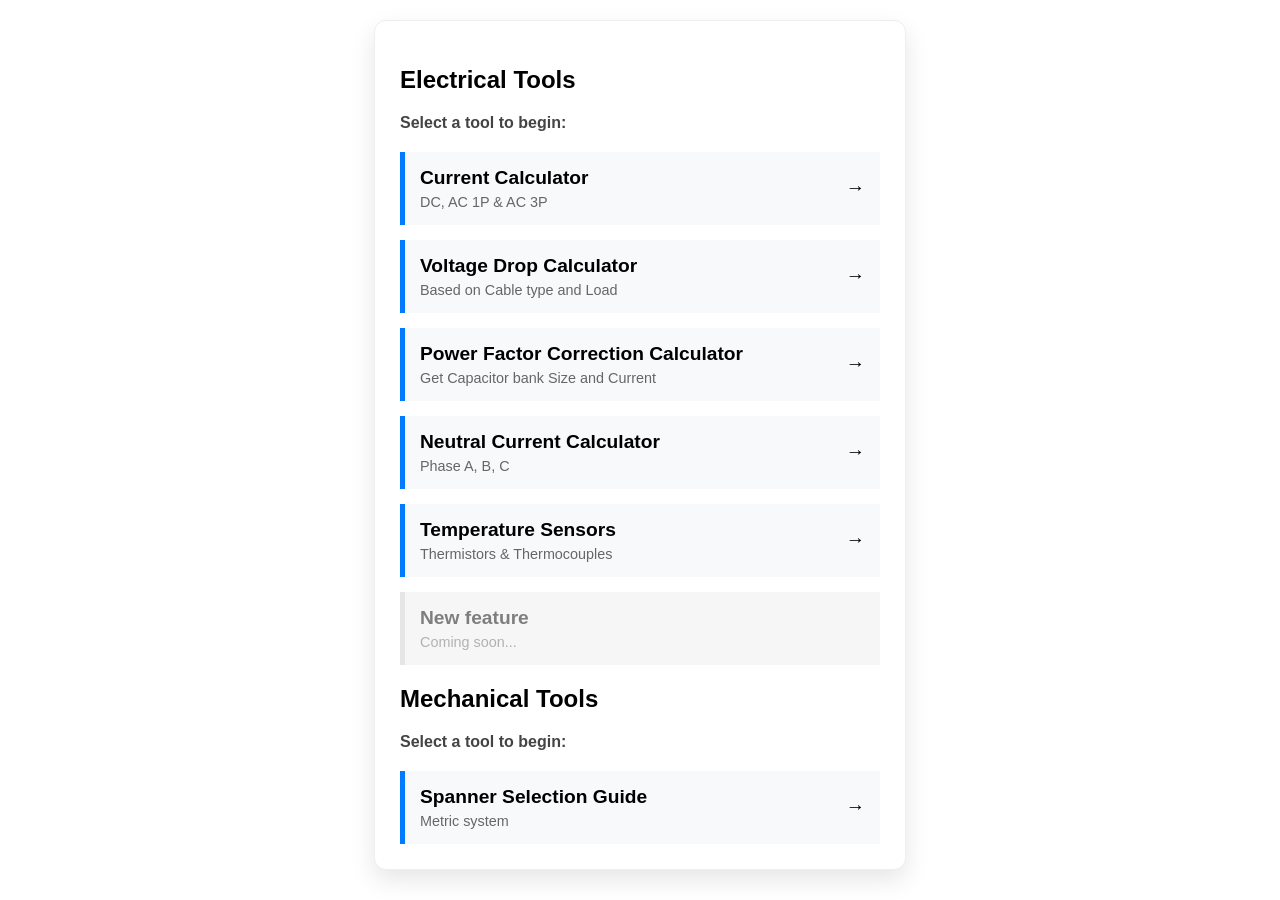
==== index.html @ c71af6c5 "add features" ====
<!DOCTYPE html>
<html lang="en">
<head>
  <meta charset="UTF-8">
  <meta name="viewport" content="width=device-width, initial-scale=1.0">
  <title>Engineering Hub</title>
  <link rel="stylesheet" href="assets/css/style.css">
</head>
<body>

  <div id="calculator-app">
    <h2>Electrical Tools</h2>
    <p class="section-title">Select a tool to begin:</p>

    <div class="card-container">
      <a href="pages/Calculation of Current.html" class="nav-card">
        <div class="result-box">
          <div>
            <strong>Current Calculator</strong>
            <span class="description">DC, AC 1P & AC 3P</span>
          </div>
          <span class="arrow">→</span>
        </div>
      </a>
      
      <a href="pages/Calculation of Voltage Drop.html" class="nav-card">
        <div class="result-box">
          <div>
            <strong>Voltage Drop Calculator</strong>
            <span class="description">Based on Cable type and Load</span>
          </div>
          <span class="arrow">→</span>
        </div>
      </a>
      
      <a href="pages/Calculation of Power Factor Correction.html" class="nav-card">
        <div class="result-box">
          <div>
            <strong>Power Factor Correction Calculator</strong>
            <span class="description">Get Capacitor bank Size and Current</span>
          </div>
          <span class="arrow">→</span>
        </div>
      </a>
      
      <a href="pages/Calculation of Neutral Current.html" class="nav-card">
        <div class="result-box">
          <div>
            <strong>Neutral Current Calculator</strong>
            <span class="description">Phase A, B, C</span>
          </div>
          <span class="arrow">→</span>
        </div>
      </a>

      <a href="pages/Temperature Sensors.html" class="nav-card">
        <div class="result-box">
          <div>
            <strong>Temperature Sensors</strong>
            <span class="description">Thermistors & Thermocouples</span>
          </div>
          <span class="arrow">→</span>
        </div>
      </a>

      <div class="nav-card" style="opacity: 0.5; cursor: not-allowed;">
        <div class="result-box" style="border-left-color: #ccc; background: #eee;">
          <div>
            <strong>New feature</strong>
            <span class="description">Coming soon...</span>
          </div>
        </div>
      </div>
    </div>

    <h2>Mechanical Tools</h2>
    <p class="section-title">Select a tool to begin:</p>

    <div class="card-container">
      <a href="pages/Spanner Selection Guide.html" class="nav-card">
        <div class="result-box">
          <div>
            <strong>Spanner Selection Guide</strong>
            <span class="description">Metric system</span>
          </div>
          <span class="arrow">→</span>
        </div>
      </a>
    </div>

  </div>

</body>
</html>
---- assets/css/style.css ----
/* Small additions to handle the layout of the link cards */
    .card-container {
      display: flex;
      flex-direction: column;
      gap: 15px;
      margin-top: 20px;
    }
    .nav-card {
      display: block;
      text-decoration: none;
      color: inherit;
      transition: transform 0.2s;
    }
    .nav-card:hover {
      transform: scale(1.02);
    }
    .nav-card .result-box {
      cursor: pointer;
      margin-top: 0; /* Override the margin-top from style.css */
      border-left: 5px solid #007bff;
    }
    .description {
      font-size: 0.9rem;
      color: #666;
      margin-top: 5px;
      display: block;
    }

/* Styling for main calculator */
#calculator-app {
    font-family: 'Segoe UI', Tahoma, Geneva, Verdana, sans-serif;
    max-width: 480px;
    margin: 20px auto;
    padding: 25px;
    background: #ffffff;
    border-radius: 12px;
    box-shadow: 0 10px 25px rgba(0,0,0,0.1);
    border: 1px solid #eee;
}

.section-title {
    display: block;
    font-weight: 600;
    margin-bottom: 8px;
    color: #444;
}

.config-section {
    margin-bottom: 20px;
}

.radio-group {
    display: flex;
    flex-wrap: wrap;
    gap: 15px;
}

.input-row {
    display: flex;
    align-items: center;
    gap: 10px;
    margin-bottom: 10px;
}

input, select {
    padding: 8px;
    border: 1px solid #ccc;
    border-radius: 6px;
    font-size: 14px;
}

input[type="number"] {
    flex-grow: 1;
}

#calc-btn {
    width: 100%;
    padding: 12px;
    background-color: #007bff;
    color: white;
    border: none;
    border-radius: 6px;
    font-weight: bold;
    cursor: pointer;
    transition: background 0.2s;
}

#calc-btn:hover {
    background-color: #0056b3;
}

.result-box {
    margin-top: 25px;
    padding: 15px;
    background: #f8f9fa;
    border-left: 5px solid #007bff;
    display: flex;
    justify-content: space-between;
    align-items: center;
    font-size: 1.2rem;
}

#current-output {
    font-weight: bold;
    color: #007bff;
}

#reset-btn {
    background-color: #6c757d;
    color: white;
    border: none;
    border-radius: 6px;
    padding: 12px;
    font-weight: bold;
    cursor: pointer;
    transition: background 0.2s;
}

#reset-btn:hover {
    background-color: #5a6268;
}

/* Optional: Animation for the info content */
#info-content {
    animation: fadeIn 0.3s ease-in-out;
}

@keyframes fadeIn {
    from { opacity: 0; transform: translateY(-5px); }
    to { opacity: 1; transform: translateY(0); }
}
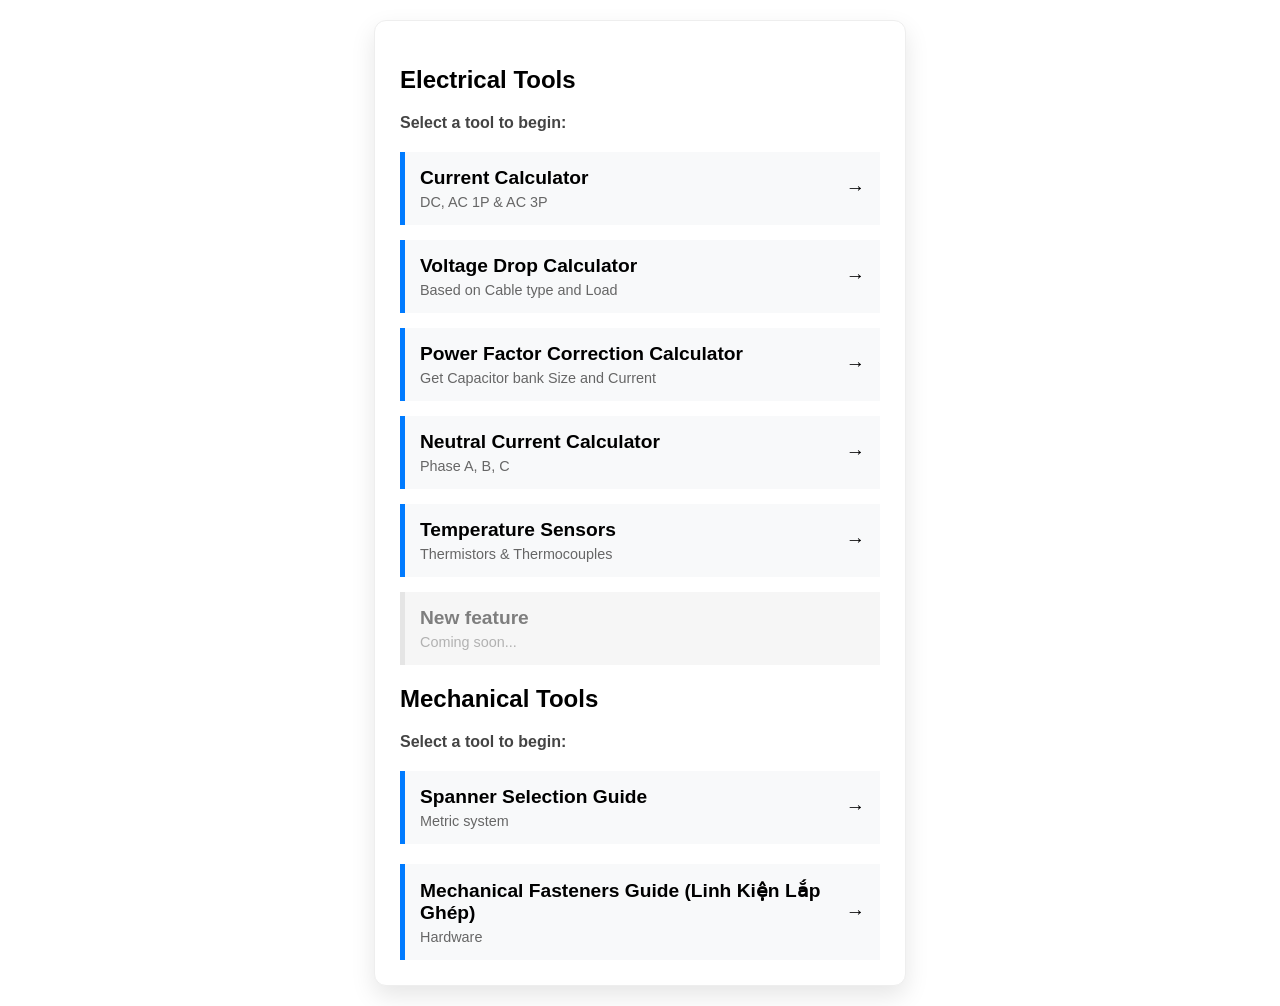
==== commit 3238dea6: "Update features" ====
--- a/index.html
+++ b/index.html
@@ -88,6 +88,18 @@
       </a>
     </div>
 
+    <div class="card-container">
+      <a href="pages/Mechanical Fasteners Guide.html" class="nav-card">
+        <div class="result-box">
+          <div>
+            <strong>Mechanical Fasteners Guide (Linh Kiện Lắp Ghép)</strong>
+            <span class="description">Hardware</span>
+          </div>
+          <span class="arrow">→</span>
+        </div>
+      </a>
+    </div>
+
   </div>
 
 </body>
--- a/assets/css/style.css
+++ b/assets/css/style.css
@@ -1,34 +1,35 @@
 /* Small additions to handle the layout of the link cards */
-    .card-container {
-      display: flex;
-      flex-direction: column;
-      gap: 15px;
-      margin-top: 20px;
-    }
-    .nav-card {
-      display: block;
-      text-decoration: none;
-      color: inherit;
-      transition: transform 0.2s;
-    }
-    .nav-card:hover {
-      transform: scale(1.02);
-    }
-    .nav-card .result-box {
-      cursor: pointer;
-      margin-top: 0; /* Override the margin-top from style.css */
-      border-left: 5px solid #007bff;
-    }
-    .description {
-      font-size: 0.9rem;
-      color: #666;
-      margin-top: 5px;
-      display: block;
-    }
+.card-container {
+    display: flex;
+    flex-direction: column;
+    gap: 15px;
+    margin-top: 20px;
+}
+.nav-card {
+    display: block;
+    text-decoration: none;
+    color: inherit;
+    transition: transform 0.2s;
+}
+.nav-card:hover {
+    transform: scale(1.02);
+}
+.nav-card .result-box {
+    cursor: pointer;
+    margin-top: 0; /* Override the margin-top from style.css */
+    border-left: 5px solid #007bff;
+}
+.description {
+    font-size: 0.9rem;
+    color: #666;
+    margin-top: 5px;
+    display: block;
+}
 
 /* Styling for main calculator */
 #calculator-app {
     font-family: 'Segoe UI', Tahoma, Geneva, Verdana, sans-serif;
+    width: 100%;
     max-width: 480px;
     margin: 20px auto;
     padding: 25px;
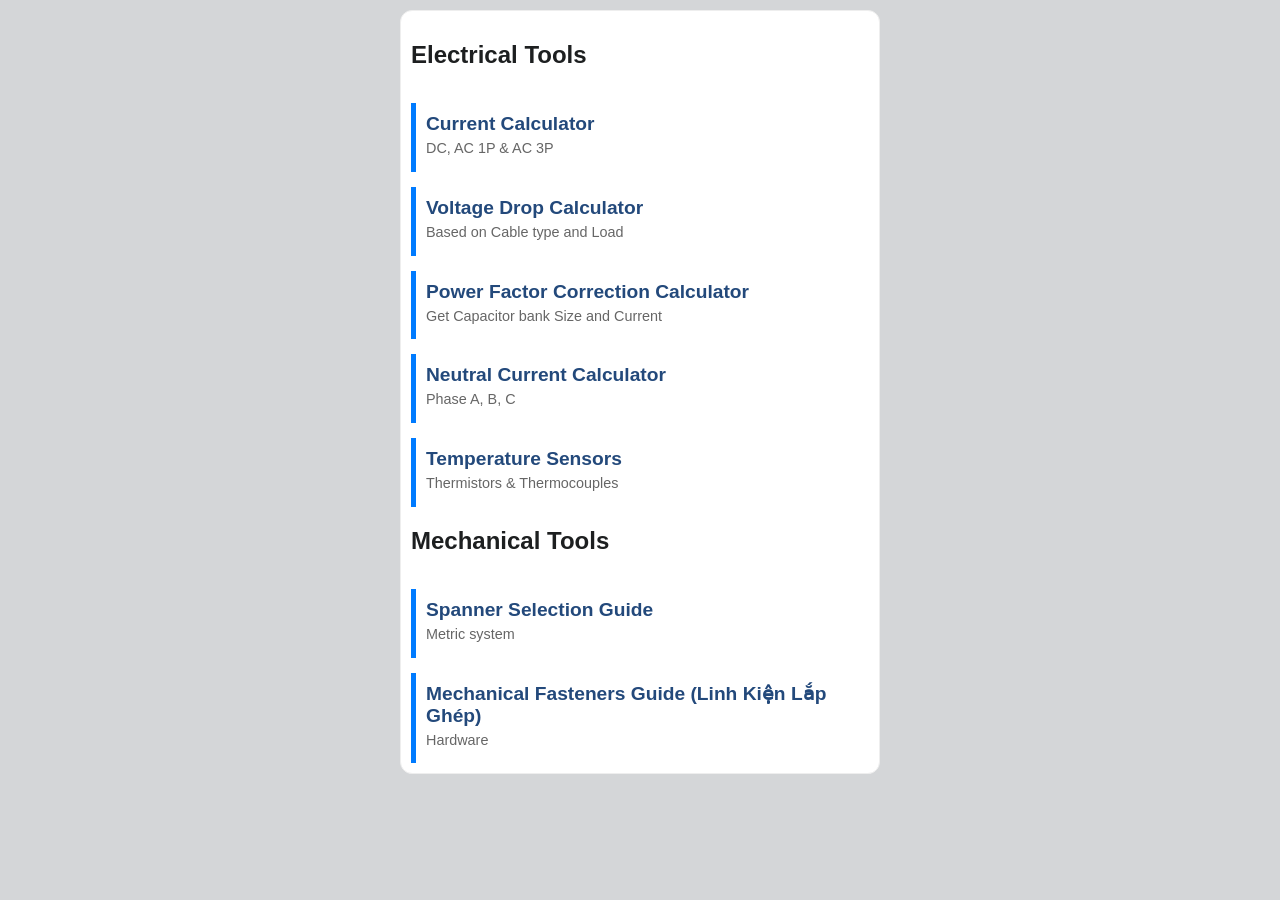
==== commit 2e03d139: "Update css" ====
--- a/index.html
+++ b/index.html
@@ -1,103 +1,80 @@
 <!DOCTYPE html>
 <html lang="en">
 <head>
-  <meta charset="UTF-8">
+  <meta charset="utf-8">
   <meta name="viewport" content="width=device-width, initial-scale=1.0">
-  <title>Engineering Hub</title>
+  <title>Engineering Toolbox</title>
   <link rel="stylesheet" href="assets/css/style.css">
 </head>
 <body>
-
-  <div id="calculator-app">
-    <h2>Electrical Tools</h2>
-    <p class="section-title">Select a tool to begin:</p>
-
+  <div class="main-container">
     <div class="card-container">
+      <h2>Electrical Tools</h2>
       <a href="pages/Calculation of Current.html" class="nav-card">
-        <div class="result-box">
+        <div class="card">
           <div>
             <strong>Current Calculator</strong>
-            <span class="description">DC, AC 1P & AC 3P</span>
+            <div class="description">DC, AC 1P & AC 3P</div>
           </div>
-          <span class="arrow">→</span>
         </div>
       </a>
       
       <a href="pages/Calculation of Voltage Drop.html" class="nav-card">
-        <div class="result-box">
+        <div class="card">
           <div>
             <strong>Voltage Drop Calculator</strong>
-            <span class="description">Based on Cable type and Load</span>
+            <div class="description">Based on Cable type and Load</div>
           </div>
-          <span class="arrow">→</span>
         </div>
       </a>
       
       <a href="pages/Calculation of Power Factor Correction.html" class="nav-card">
-        <div class="result-box">
+        <div class="card">
           <div>
             <strong>Power Factor Correction Calculator</strong>
-            <span class="description">Get Capacitor bank Size and Current</span>
+            <div class="description">Get Capacitor bank Size and Current</div>
           </div>
-          <span class="arrow">→</span>
         </div>
       </a>
       
       <a href="pages/Calculation of Neutral Current.html" class="nav-card">
-        <div class="result-box">
+        <div class="card">
           <div>
             <strong>Neutral Current Calculator</strong>
-            <span class="description">Phase A, B, C</span>
+            <div class="description">Phase A, B, C</div>
           </div>
-          <span class="arrow">→</span>
         </div>
       </a>
 
       <a href="pages/Temperature Sensors.html" class="nav-card">
-        <div class="result-box">
+        <div class="card">
           <div>
             <strong>Temperature Sensors</strong>
-            <span class="description">Thermistors & Thermocouples</span>
+            <div class="description">Thermistors & Thermocouples</div>
           </div>
-          <span class="arrow">→</span>
-        </div>
-      </a>
-
-      <div class="nav-card" style="opacity: 0.5; cursor: not-allowed;">
-        <div class="result-box" style="border-left-color: #ccc; background: #eee;">
-          <div>
-            <strong>New feature</strong>
-            <span class="description">Coming soon...</span>
-          </div>
-        </div>
-      </div>
-    </div>
-
-    <h2>Mechanical Tools</h2>
-    <p class="section-title">Select a tool to begin:</p>
-
-    <div class="card-container">
-      <a href="pages/Spanner Selection Guide.html" class="nav-card">
-        <div class="result-box">
-          <div>
-            <strong>Spanner Selection Guide</strong>
-            <span class="description">Metric system</span>
-          </div>
-          <span class="arrow">→</span>
         </div>
       </a>
     </div>
 
     <div class="card-container">
-      <a href="pages/Mechanical Fasteners Guide.html" class="nav-card">
-        <div class="result-box">
-          <div>
-            <strong>Mechanical Fasteners Guide (Linh Kiện Lắp Ghép)</strong>
-            <span class="description">Hardware</span>
+      <h2>Mechanical Tools</h2>
+        <a href="pages/Spanner Selection Guide.html" class="nav-card">
+          <div class="card">
+            <div>
+              <strong>Spanner Selection Guide</strong>
+              <div class="description">Metric system</div>
+            </div>
           </div>
-          <span class="arrow">→</span>
-        </div>
-      </a>
+        </a>
+
+        <a href="pages/Mechanical Fasteners Guide.html" class="nav-card">
+          <div class="card">
+            <div>
+              <strong>Mechanical Fasteners Guide (Linh Kiện Lắp Ghép)</strong>
+              <div class="description">Hardware</div>
+            </div>
+          </div>
+        </a>
     </div>
 
   </div>
--- a/assets/css/style.css
+++ b/assets/css/style.css
@@ -1,53 +1,88 @@
-/* Small additions to handle the layout of the link cards */
+* {
+    box-sizing: border-box;
+}
+
+html {
+    font: 1rem / 1.5 sans-serif;
+    font-family: 'Segoe UI', Tahoma, Geneva, Verdana, sans-serif;
+    font-weight: 400;
+    color: #1D1F20;
+    margin: 0;
+    padding: 0;
+    word-wrap: break-word;
+    background-color: #D4D6D8;
+    
+    line-height: 1.15;
+}
+
+b,strong {
+    font-weight: 700;
+}
+
+a {
+    color: #23497B;
+}
+
+a:hover {
+    color: #FF6600;
+}
+
+body {
+    overflow-y: scroll !important
+}
+
+.main-container {
+    width: 100%;
+    max-width: 480px;
+    margin: 10px auto;
+    padding: 10px;
+    background: #ffffff;
+    border: 1px solid #eee;
+    border-radius: 12px;
+}
+
 .card-container {
     display: flex;
     flex-direction: column;
     gap: 15px;
-    margin-top: 20px;
 }
+
+.card{
+    padding: 10px;
+}
+
+.result-card {
+    padding: 10px;
+    margin: 10px 0;
+    background: #f8f9fa;
+    border-left: 5px solid #007bff;
+    display: flex;
+    justify-content: space-between;
+    align-items: center;
+    font-size: 1.2rem;
+}
+
 .nav-card {
-    display: block;
+    display: block;    
     text-decoration: none;
-    color: inherit;
     transition: transform 0.2s;
 }
 .nav-card:hover {
     transform: scale(1.02);
 }
-.nav-card .result-box {
+.nav-card .card {
     cursor: pointer;
-    margin-top: 0; /* Override the margin-top from style.css */
     border-left: 5px solid #007bff;
+    font-size: 1.2rem;
 }
+.nav-card .card:hover {
+    border-left: 5px solid #FF6600;
+}
+
 .description {
     font-size: 0.9rem;
     color: #666;
-    margin-top: 5px;
-    display: block;
-}
-
-/* Styling for main calculator */
-#calculator-app {
-    font-family: 'Segoe UI', Tahoma, Geneva, Verdana, sans-serif;
-    width: 100%;
-    max-width: 480px;
-    margin: 20px auto;
-    padding: 25px;
-    background: #ffffff;
-    border-radius: 12px;
-    box-shadow: 0 10px 25px rgba(0,0,0,0.1);
-    border: 1px solid #eee;
-}
-
-.section-title {
-    display: block;
-    font-weight: 600;
-    margin-bottom: 8px;
-    color: #444;
-}
-
-.config-section {
-    margin-bottom: 20px;
+    margin: 5px 0;
 }
 
 .radio-group {
@@ -58,20 +93,21 @@
 
 .input-row {
     display: flex;
+    padding: 10px;
     align-items: center;
     gap: 10px;
-    margin-bottom: 10px;
 }
 
 input, select {
     padding: 8px;
     border: 1px solid #ccc;
     border-radius: 6px;
-    font-size: 14px;
+    font-size: 0.9rem;
 }
 
 input[type="number"] {
     flex-grow: 1;
+    min-width: 50px;
 }
 
 #calc-btn {
@@ -90,22 +126,6 @@
     background-color: #0056b3;
 }
 
-.result-box {
-    margin-top: 25px;
-    padding: 15px;
-    background: #f8f9fa;
-    border-left: 5px solid #007bff;
-    display: flex;
-    justify-content: space-between;
-    align-items: center;
-    font-size: 1.2rem;
-}
-
-#current-output {
-    font-weight: bold;
-    color: #007bff;
-}
-
 #reset-btn {
     background-color: #6c757d;
     color: white;
@@ -121,7 +141,6 @@
     background-color: #5a6268;
 }
 
-/* Optional: Animation for the info content */
 #info-content {
     animation: fadeIn 0.3s ease-in-out;
 }
@@ -129,4 +148,4 @@
 @keyframes fadeIn {
     from { opacity: 0; transform: translateY(-5px); }
     to { opacity: 1; transform: translateY(0); }
-}+}
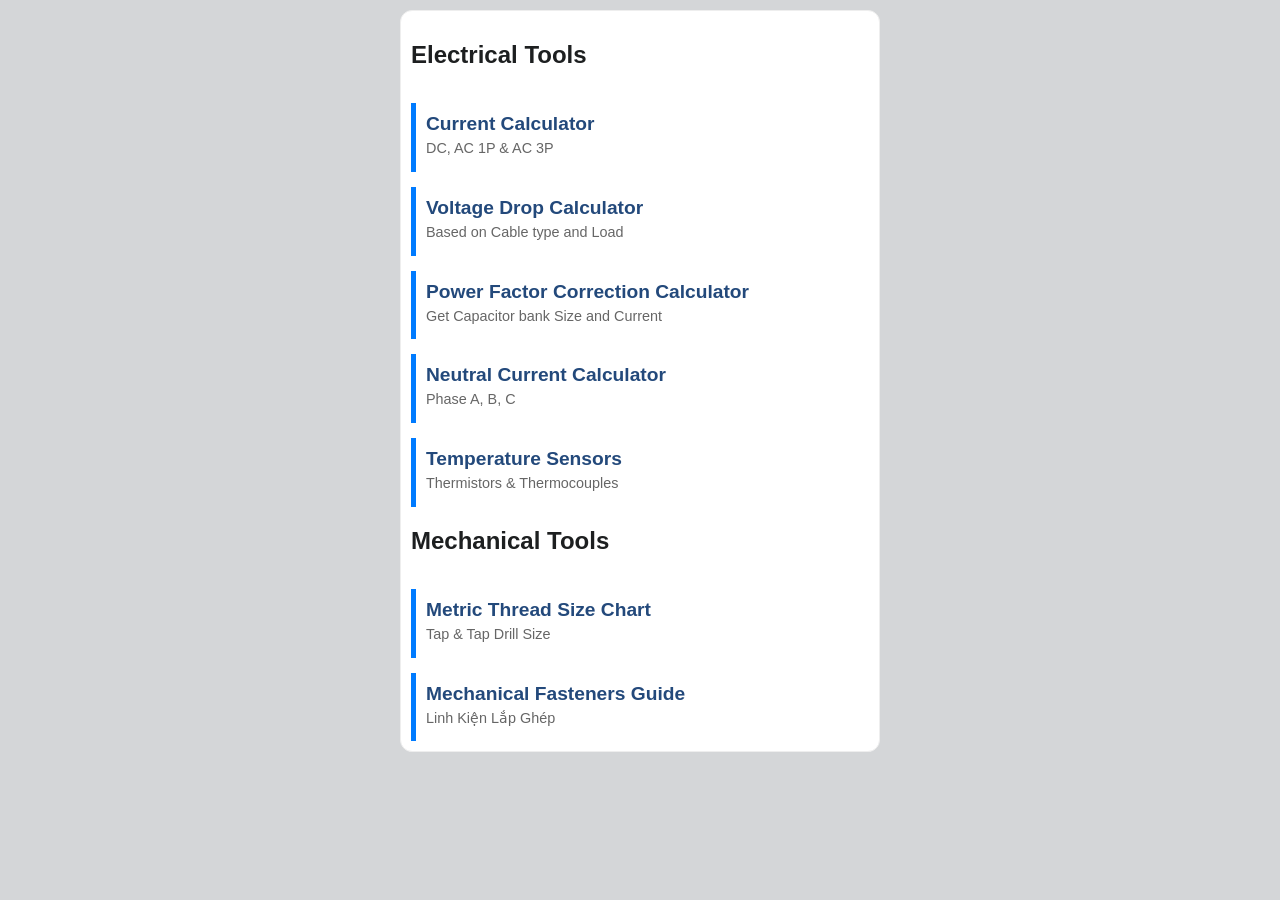
==== commit 4604ab3c: "Add Metric Thread Size Lookup Add more hardware types to "Mechanical Fasteners Guide"" ====
--- a/index.html
+++ b/index.html
@@ -58,11 +58,11 @@
 
     <div class="card-container">
       <h2>Mechanical Tools</h2>
-        <a href="pages/Spanner Selection Guide.html" class="nav-card">
+        <a href="pages/Metric Thread Size Chart.html" class="nav-card">
           <div class="card">
             <div>
-              <strong>Spanner Selection Guide</strong>
-              <div class="description">Metric system</div>
+              <strong>Metric Thread Size Chart</strong>
+              <div class="description">Tap & Tap Drill Size</div>
             </div>
           </div>
         </a>
@@ -70,8 +70,8 @@
         <a href="pages/Mechanical Fasteners Guide.html" class="nav-card">
           <div class="card">
             <div>
-              <strong>Mechanical Fasteners Guide (Linh Kiện Lắp Ghép)</strong>
-              <div class="description">Hardware</div>
+              <strong>Mechanical Fasteners Guide</strong>
+              <div class="description">Linh Kiện Lắp Ghép</div>
             </div>
           </div>
         </a>
--- a/assets/css/style.css
+++ b/assets/css/style.css
@@ -107,7 +107,7 @@
 
 input[type="number"] {
     flex-grow: 1;
-    min-width: 50px;
+    min-width: 80px;
 }
 
 #calc-btn {
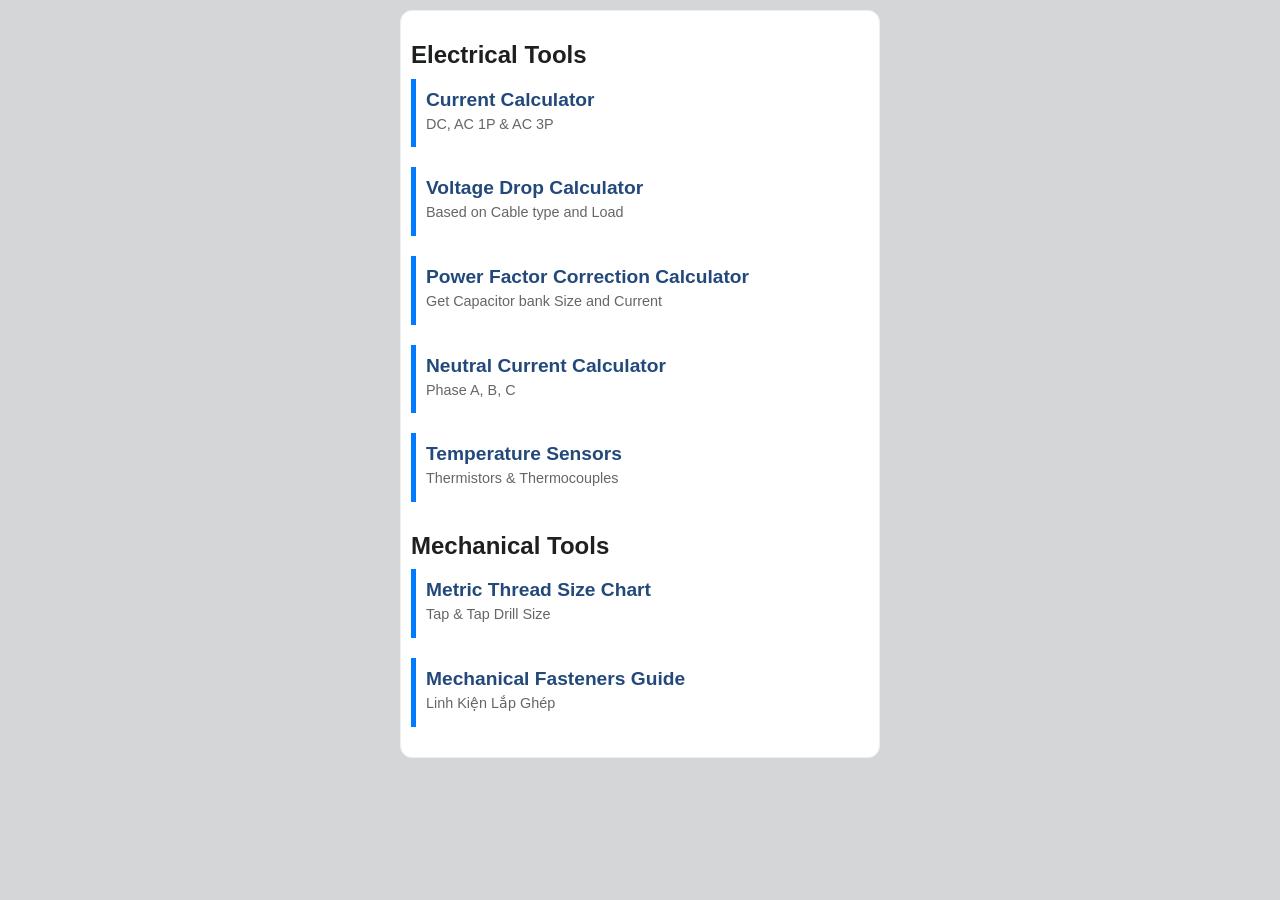
==== commit 36250c78: "Fix Current Calculation Improve css and responsiveness (vbox & hbox) Change label tag to span tag" ====
--- a/index.html
+++ b/index.html
@@ -7,11 +7,11 @@
   <link rel="stylesheet" href="assets/css/style.css">
 </head>
 <body>
-  <div class="main-container">
-    <div class="card-container">
+  <div class="main-box">
+    <div class="vbox">
       <h2>Electrical Tools</h2>
-      <a href="pages/Calculation of Current.html" class="nav-card">
-        <div class="card">
+      <a href="pages/Calculation of Current.html" class="nav-box">
+        <div class="vbox">
           <div>
             <strong>Current Calculator</strong>
             <div class="description">DC, AC 1P & AC 3P</div>
@@ -19,8 +19,8 @@
         </div>
       </a>
       
-      <a href="pages/Calculation of Voltage Drop.html" class="nav-card">
-        <div class="card">
+      <a href="pages/Calculation of Voltage Drop.html" class="nav-box">
+        <div class="vbox">
           <div>
             <strong>Voltage Drop Calculator</strong>
             <div class="description">Based on Cable type and Load</div>
@@ -28,8 +28,8 @@
         </div>
       </a>
       
-      <a href="pages/Calculation of Power Factor Correction.html" class="nav-card">
-        <div class="card">
+      <a href="pages/Calculation of Power Factor Correction.html" class="nav-box">
+        <div class="vbox">
           <div>
             <strong>Power Factor Correction Calculator</strong>
             <div class="description">Get Capacitor bank Size and Current</div>
@@ -37,8 +37,8 @@
         </div>
       </a>
       
-      <a href="pages/Calculation of Neutral Current.html" class="nav-card">
-        <div class="card">
+      <a href="pages/Calculation of Neutral Current.html" class="nav-box">
+        <div class="vbox">
           <div>
             <strong>Neutral Current Calculator</strong>
             <div class="description">Phase A, B, C</div>
@@ -46,8 +46,8 @@
         </div>
       </a>
 
-      <a href="pages/Temperature Sensors.html" class="nav-card">
-        <div class="card">
+      <a href="pages/Temperature Sensors.html" class="nav-box">
+        <div class="vbox">
           <div>
             <strong>Temperature Sensors</strong>
             <div class="description">Thermistors & Thermocouples</div>
@@ -56,10 +56,10 @@
       </a>
     </div>
 
-    <div class="card-container">
+    <div class="vbox">
       <h2>Mechanical Tools</h2>
-        <a href="pages/Metric Thread Size Chart.html" class="nav-card">
-          <div class="card">
+        <a href="pages/Metric Thread Size Chart.html" class="nav-box">
+          <div class="vbox">
             <div>
               <strong>Metric Thread Size Chart</strong>
               <div class="description">Tap & Tap Drill Size</div>
@@ -67,8 +67,8 @@
           </div>
         </a>
 
-        <a href="pages/Mechanical Fasteners Guide.html" class="nav-card">
-          <div class="card">
+        <a href="pages/Mechanical Fasteners Guide.html" class="nav-box">
+          <div class="vbox">
             <div>
               <strong>Mechanical Fasteners Guide</strong>
               <div class="description">Linh Kiện Lắp Ghép</div>
--- a/assets/css/style.css
+++ b/assets/css/style.css
@@ -15,7 +15,7 @@
     line-height: 1.15;
 }
 
-b,strong {
+b, strong {
     font-weight: 700;
 }
 
@@ -31,7 +31,11 @@
     overflow-y: scroll !important
 }
 
-.main-container {
+h2, p {
+    margin-block: 10px 0;
+}
+
+.main-box {
     width: 100%;
     max-width: 480px;
     margin: 10px auto;
@@ -41,41 +45,36 @@
     border-radius: 12px;
 }
 
-.card-container {
+.vbox {
     display: flex;
     flex-direction: column;
-    gap: 15px;
+    margin: 10px 0px;
 }
 
-.card{
-    padding: 10px;
+.hbox {
+    display: flex;
+    flex-direction: row;
+    /*justify-content: space-between;  Horizontally */
+    align-items: center; /* Vertically */
+    margin: 10px 0px;
+    gap: 10px;
 }
 
-.result-card {
-    padding: 10px;
-    margin: 10px 0;
-    background: #f8f9fa;
-    border-left: 5px solid #007bff;
-    display: flex;
-    justify-content: space-between;
-    align-items: center;
-    font-size: 1.2rem;
-}
-
-.nav-card {
+.nav-box {
     display: block;    
     text-decoration: none;
     transition: transform 0.2s;
 }
-.nav-card:hover {
+.nav-box:hover {
     transform: scale(1.02);
 }
-.nav-card .card {
+.nav-box .vbox {
     cursor: pointer;
     border-left: 5px solid #007bff;
     font-size: 1.2rem;
+    padding: 10px;
 }
-.nav-card .card:hover {
+.nav-box .vbox:hover {
     border-left: 5px solid #FF6600;
 }
 
@@ -83,19 +82,6 @@
     font-size: 0.9rem;
     color: #666;
     margin: 5px 0;
-}
-
-.radio-group {
-    display: flex;
-    flex-wrap: wrap;
-    gap: 15px;
-}
-
-.input-row {
-    display: flex;
-    padding: 10px;
-    align-items: center;
-    gap: 10px;
 }
 
 input, select {
@@ -119,11 +105,6 @@
     border-radius: 6px;
     font-weight: bold;
     cursor: pointer;
-    transition: background 0.2s;
-}
-
-#calc-btn:hover {
-    background-color: #0056b3;
 }
 
 #reset-btn {
@@ -134,18 +115,4 @@
     padding: 12px;
     font-weight: bold;
     cursor: pointer;
-    transition: background 0.2s;
 }
-
-#reset-btn:hover {
-    background-color: #5a6268;
-}
-
-#info-content {
-    animation: fadeIn 0.3s ease-in-out;
-}
-
-@keyframes fadeIn {
-    from { opacity: 0; transform: translateY(-5px); }
-    to { opacity: 1; transform: translateY(0); }
-}
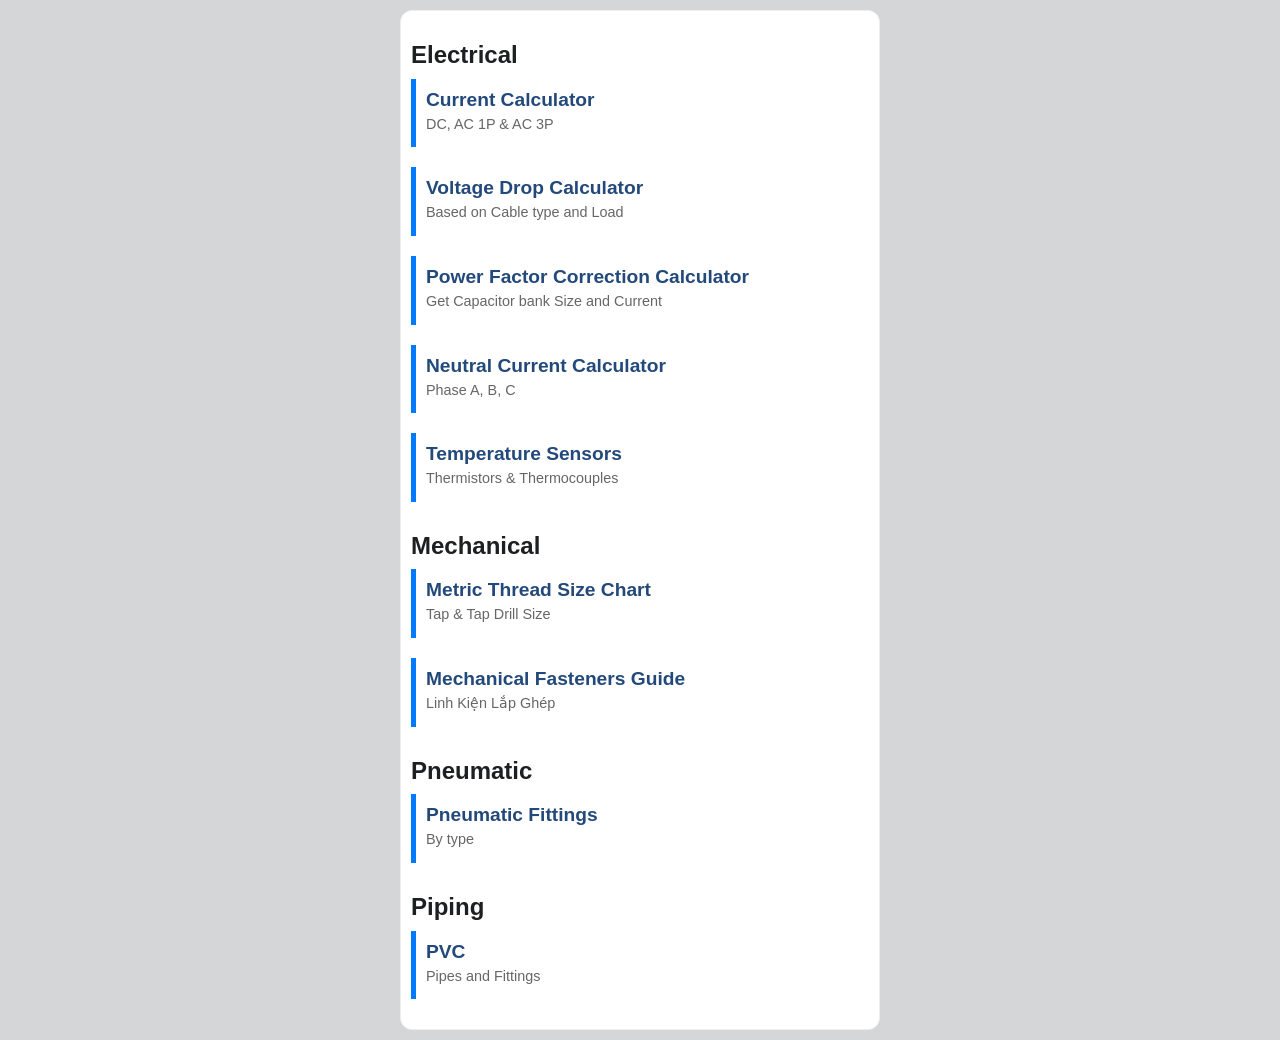
==== commit 86136d88: "Add Pneumatic Fittings and PVC Pipes" ====
--- a/index.html
+++ b/index.html
@@ -9,7 +9,7 @@
 <body>
   <div class="main-box">
     <div class="vbox">
-      <h2>Electrical Tools</h2>
+      <h2>Electrical</h2>
       <a href="pages/Calculation of Current.html" class="nav-box">
         <div class="vbox">
           <div>
@@ -57,7 +57,7 @@
     </div>
 
     <div class="vbox">
-      <h2>Mechanical Tools</h2>
+      <h2>Mechanical</h2>
         <a href="pages/Metric Thread Size Chart.html" class="nav-box">
           <div class="vbox">
             <div>
@@ -77,6 +77,29 @@
         </a>
     </div>
 
+    <div class="vbox">
+      <h2>Pneumatic</h2>
+        <a href="pages/Pneumatic Fittings.html" class="nav-box">
+          <div class="vbox">
+            <div>
+              <strong>Pneumatic Fittings</strong>
+              <div class="description">By type</div>
+            </div>
+          </div>
+        </a>
+    </div>
+
+    <div class="vbox">
+      <h2>Piping</h2>
+        <a href="pages/PVC.html" class="nav-box">
+          <div class="vbox">
+            <div>
+              <strong>PVC</strong>
+              <div class="description">Pipes and Fittings</div>
+            </div>
+          </div>
+        </a>
+    </div>
   </div>
 
 </body>
--- a/assets/css/style.css
+++ b/assets/css/style.css
@@ -33,6 +33,12 @@
 
 h2, p {
     margin-block: 10px 0;
+}
+
+table, th, td {
+    border: 1px solid black;
+    padding: 2px;
+    border-collapse: collapse;
 }
 
 .main-box {
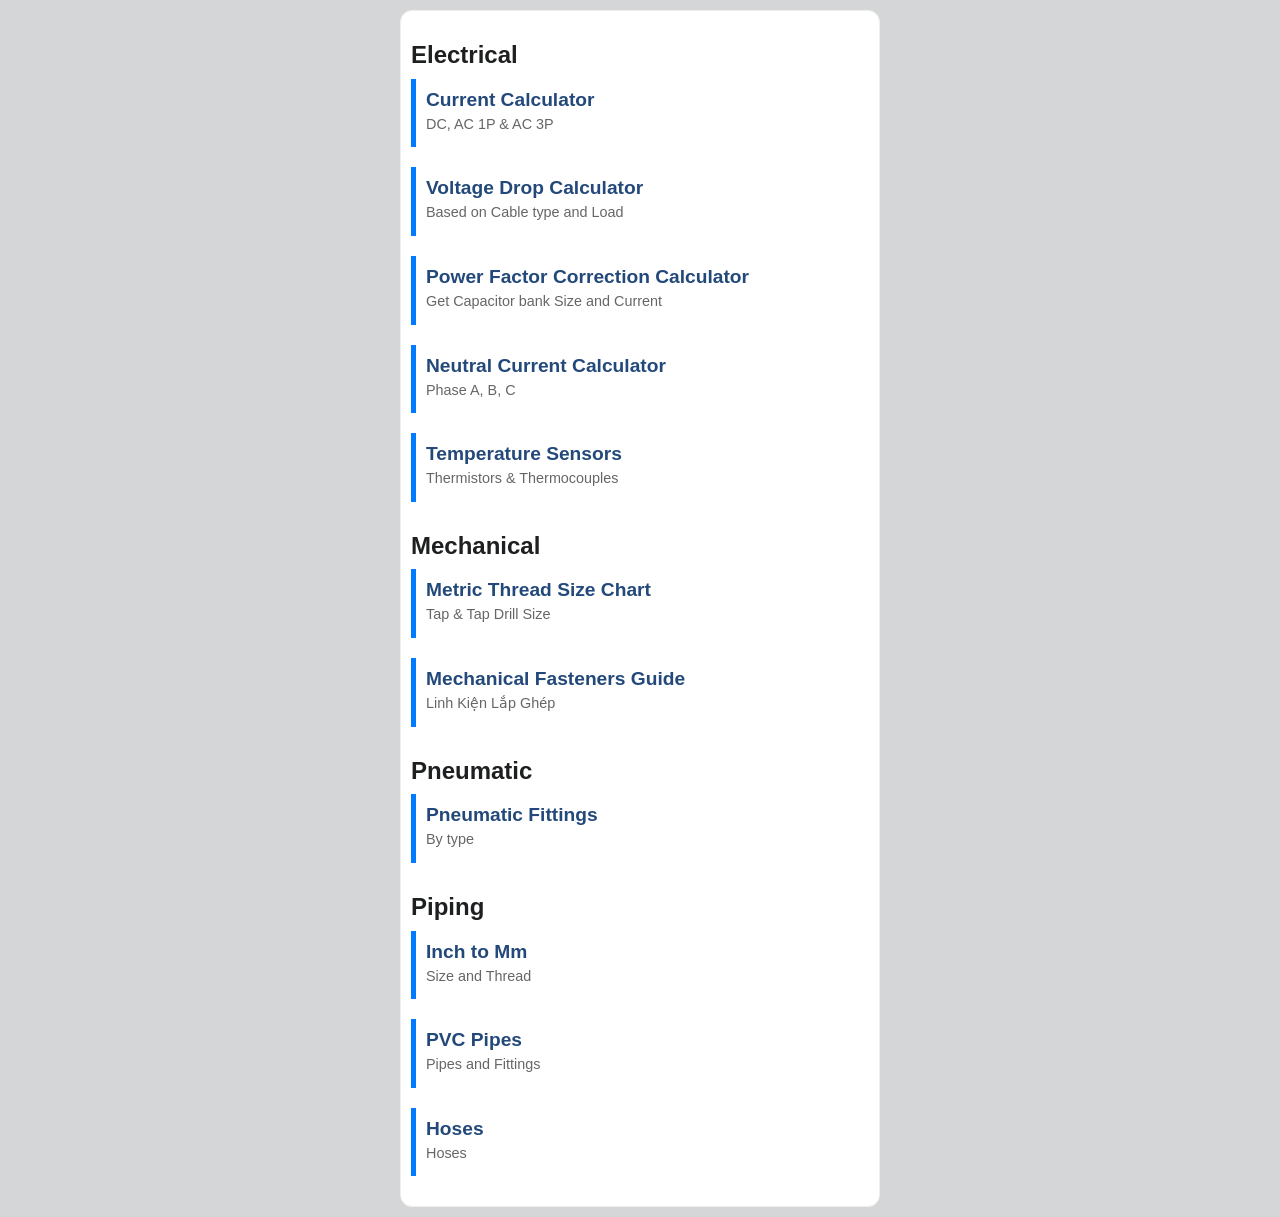
==== commit e041ef55: "Regular update" ====
--- a/index.html
+++ b/index.html
@@ -91,11 +91,27 @@
 
     <div class="vbox">
       <h2>Piping</h2>
+        <a href="pages/Inch to Mm.html" class="nav-box">
+          <div class="vbox">
+            <div>
+              <strong>Inch to Mm</strong>
+              <div class="description">Size and Thread</div>
+            </div>
+          </div>
+        </a>
         <a href="pages/PVC.html" class="nav-box">
           <div class="vbox">
             <div>
-              <strong>PVC</strong>
+              <strong>PVC Pipes</strong>
               <div class="description">Pipes and Fittings</div>
+            </div>
+          </div>
+        </a>
+        <a href="pages/Hoses.html" class="nav-box">
+          <div class="vbox">
+            <div>
+              <strong>Hoses</strong>
+              <div class="description">Hoses</div>
             </div>
           </div>
         </a>
--- a/assets/css/style.css
+++ b/assets/css/style.css
@@ -38,7 +38,13 @@
 table, th, td {
     border: 1px solid black;
     padding: 2px;
-    border-collapse: collapse;
+    border-collapse: collapse; 
+}
+
+thead th {
+    position: sticky;
+    top: 0;
+    background-color: #ffffff;
 }
 
 .main-box {
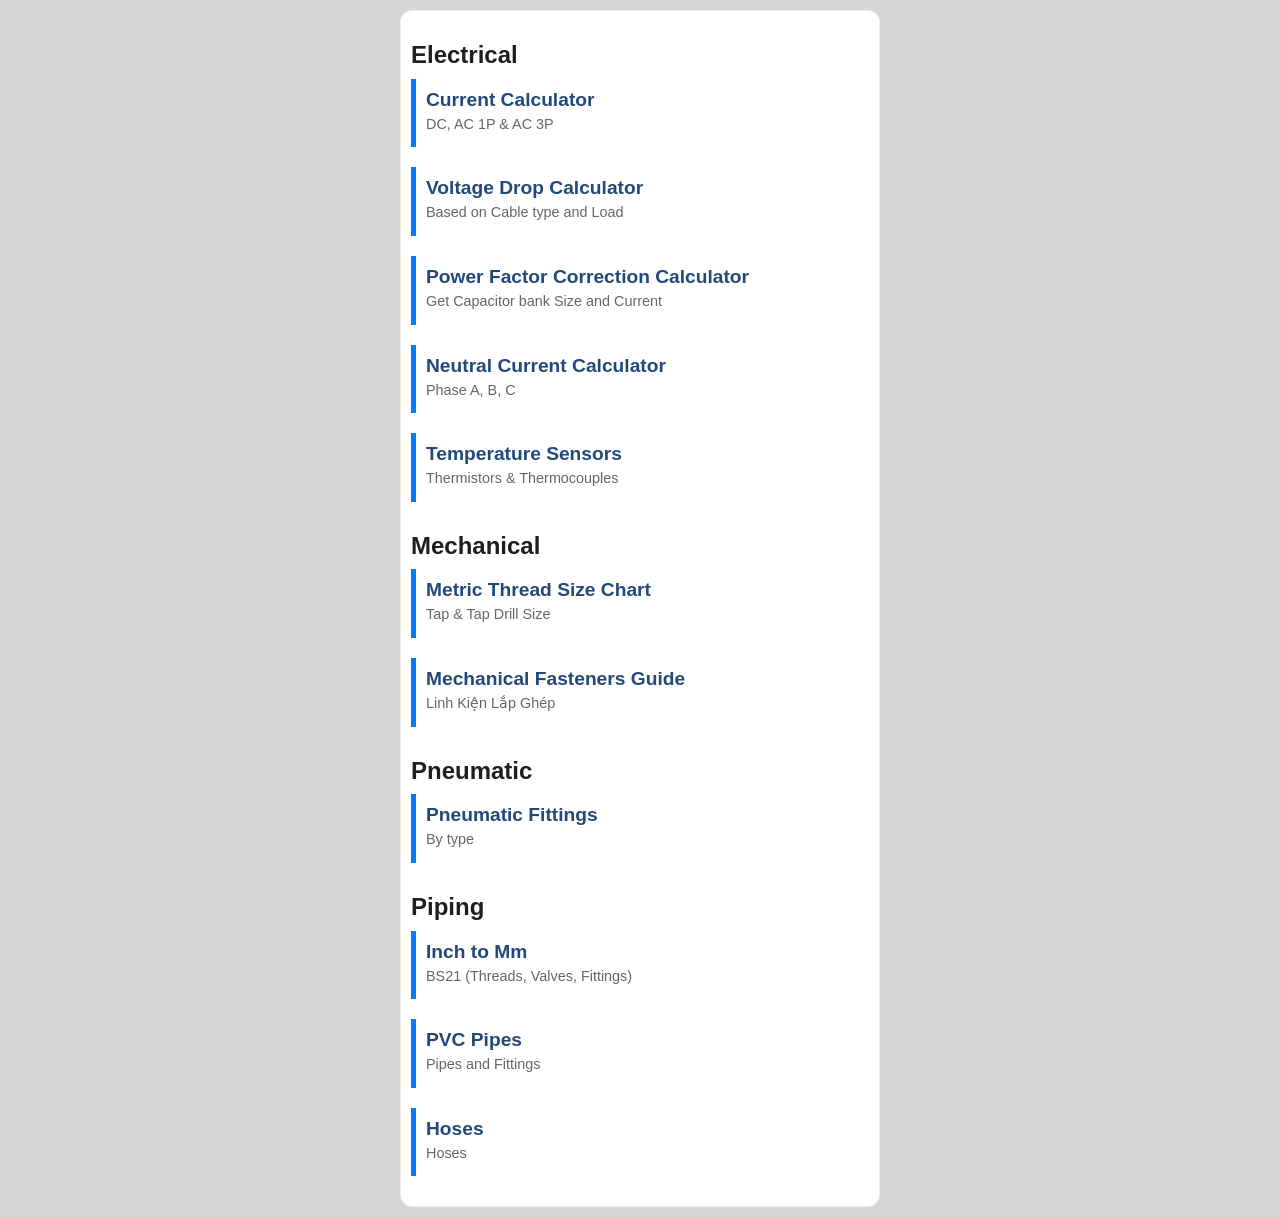
==== commit 6e52f82a: "Update Hoses.html" ====
--- a/index.html
+++ b/index.html
@@ -95,7 +95,7 @@
           <div class="vbox">
             <div>
               <strong>Inch to Mm</strong>
-              <div class="description">Size and Thread</div>
+              <div class="description">BS21 (Threads, Valves, Fittings)</div>
             </div>
           </div>
         </a>
